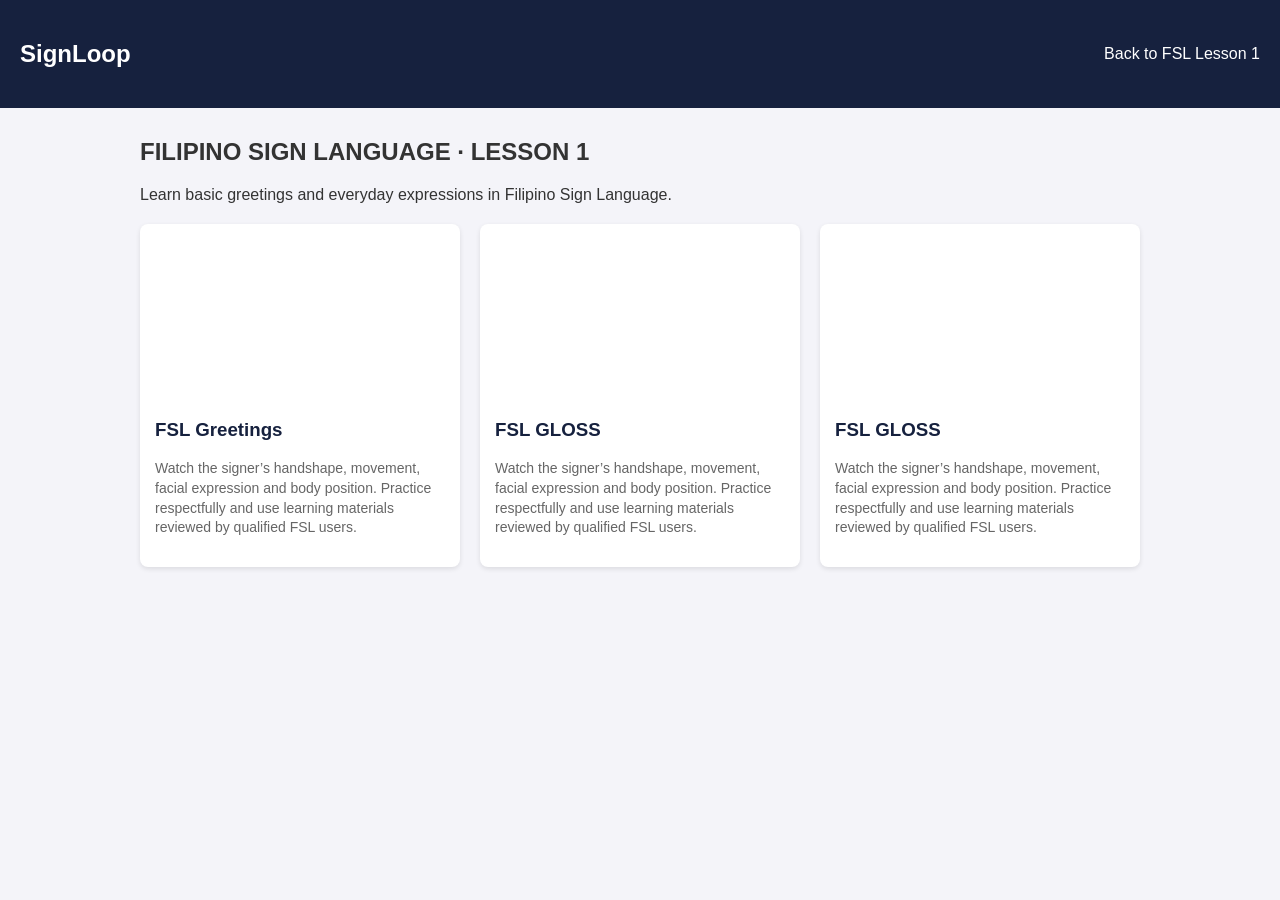
==== lesson_01.html @ 594157d4 "Update lesson_01.html" ====
<!DOCTYPE html>
<html lang="en">
<head>
    <meta charset="UTF-8">
    <meta name="viewport" content="width=device-width, initial-scale=1.0">
    <title>Lesson Video Gallery</title>
    <style>
        body { font-family: Arial, sans-serif; margin: 0; background: #f4f4f9; color: #333; }
        header { background: #16213E; color: white; padding: 20px; display: flex; justify-content: space-between; align-items: center; }
        header a { color: white; text-decoration: none; margin-left: 15px; }
        .container { max-width: 1000px; margin: 30px auto; padding: 0 20px; }
        .gallery { display: grid; grid-template-columns: repeat(auto-fit, minmax(300px, 1fr)); gap: 20px; }
        .card { background: white; border-radius: 8px; box-shadow: 0 2px 5px rgba(0,0,0,0.1); overflow: hidden; display: flex; flex-direction: column; }
        .video-container { position: relative; width: 100%; padding-bottom: 56.25%; /* 16:9 Aspect Ratio */ }
        .video-container iframe { position: absolute; top: 0; left: 0; width: 100%; height: 100%; border: none; }
        .card-content { padding: 15px; flex-grow: 1; display: flex; flex-direction: column; justify-content: space-between; }
        .card-content h3 { margin-top: 0; color: #16213E; }
        .card-content p { font-size: 14px; color: #666; line-height: 1.4; }
        .nav-links { margin-bottom: 20px; }
    </style>
</head>
<body>

    <header>
        <h2>SignLoop</h2>
        <div>
            <a href="index.html#learn">Back to FSL Lesson 1</a>
        </div>
    </header>

    <div class="container">
        <h2>FILIPINO SIGN LANGUAGE · LESSON 1</h2>
        <p class="nav-links">Learn basic greetings and everyday expressions in Filipino Sign Language.</p>

        <!-- Gallery Grid -->
        <div class="gallery">
            
            <!-- Lesson 1 -->
            <div class="card">
                <div class="video-container">
                    <iframe src="https://www.youtube.com/watch?v=O8c9kzps5uU" allowfullscreen></iframe>
                </div>
                <div class="card-content">
                    <div>
                        <h3>FSL Greetings</h3>
                        <p>Watch the signer’s handshape, movement, facial expression and body position. Practice respectfully and use learning materials reviewed by qualified FSL users.</p>
                    </div>
                </div>
            </div>

            <!-- Lesson 2 -->
            <div class="card">
                <div class="video-container">
                    <iframe src="https://www.youtube.com/embed/dQw4w9WgXcQ" allowfullscreen></iframe>
                </div>
                <div class="card-content">
                    <div>
                        <h3>FSL GLOSS</h3>
                        <p>Watch the signer’s handshape, movement, facial expression and body position. Practice respectfully and use learning materials reviewed by qualified FSL users.</p>
                    </div>
                </div>
            </div>

            <!-- Lesson 3 -->
            <div class="card">
                <div class="video-container">
                    <iframe src="https://www.youtube.com/embed/dQw4w9WgXcQ" allowfullscreen></iframe>
                </div>
                <div class="card-content">
                    <div>
                        <h3>FSL GLOSS</h3>
                        <p>Watch the signer’s handshape, movement, facial expression and body position. Practice respectfully and use learning materials reviewed by qualified FSL users.</p>
                    </div>
                </div>
            </div>

        </div>
    </div>

</body>
</html>
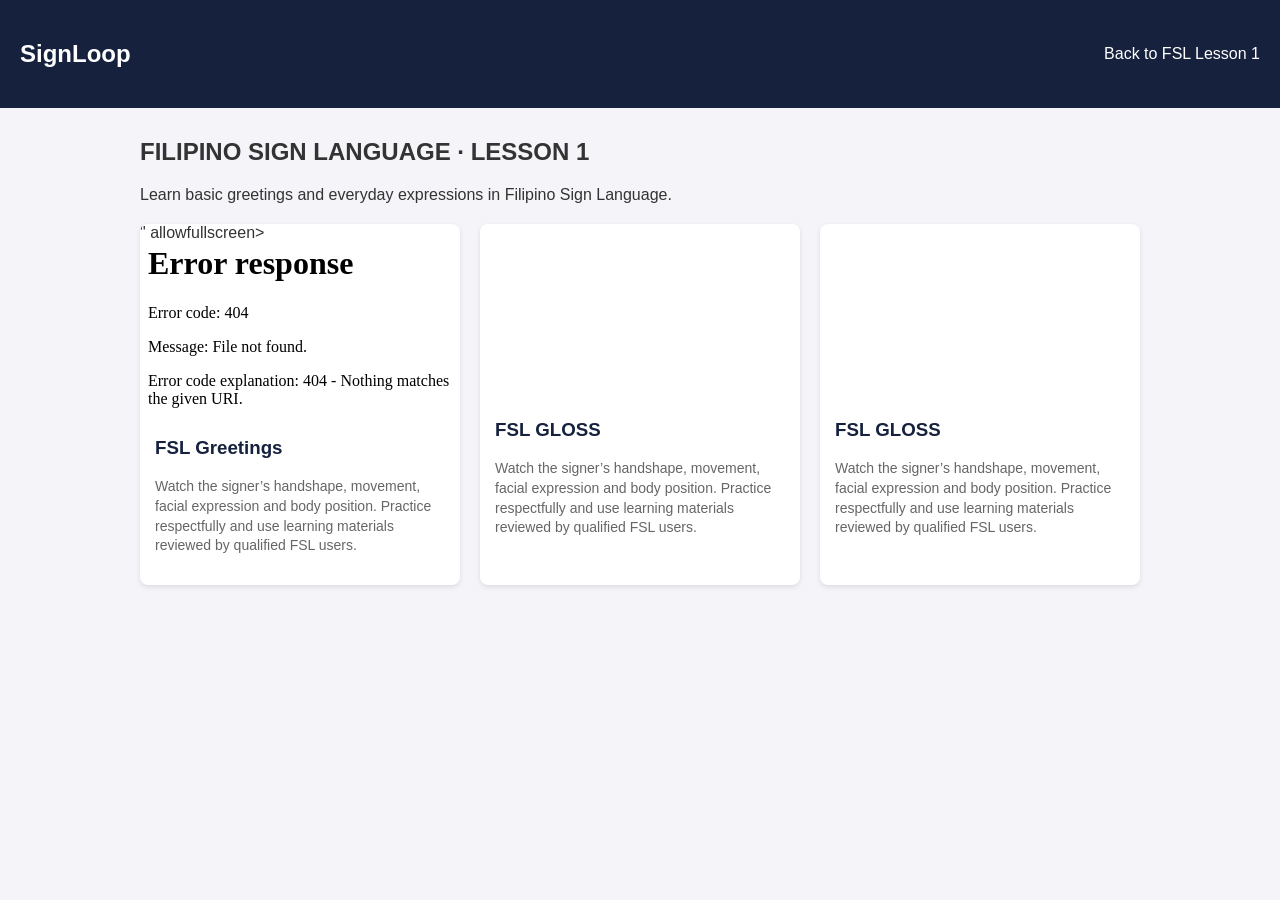
==== commit 4aec7393: "Update lesson_01.html" ====
--- a/lesson_01.html
+++ b/lesson_01.html
@@ -38,7 +38,7 @@
             <!-- Lesson 1 -->
             <div class="card">
                 <div class="video-container">
-                    <iframe src="https://www.youtube.com/watch?v=O8c9kzps5uU" allowfullscreen></iframe>
+                    <iframe src="<iframe width="560" height="315" src="https://www.youtube.com/embed/O8c9kzps5uU?si=k2mdpAUbSrXa25xy" title="YouTube video player" frameborder="0" allow="accelerometer; autoplay; clipboard-write; encrypted-media; gyroscope; picture-in-picture; web-share" referrerpolicy="strict-origin-when-cross-origin" allowfullscreen></iframe>" allowfullscreen></iframe>
                 </div>
                 <div class="card-content">
                     <div>
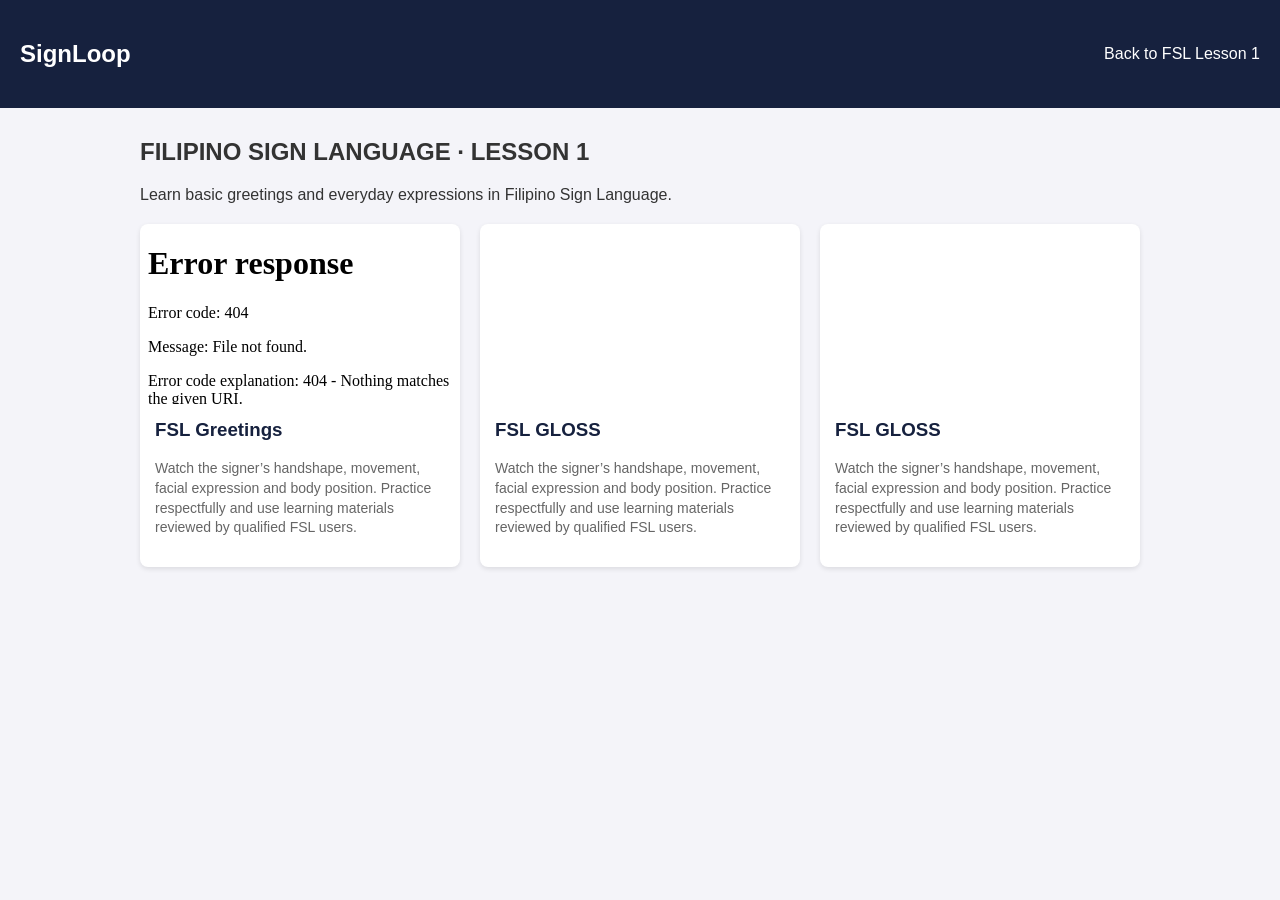
==== commit 9cbec8ca: "Update lesson_01.html" ====
--- a/lesson_01.html
+++ b/lesson_01.html
@@ -38,7 +38,7 @@
             <!-- Lesson 1 -->
             <div class="card">
                 <div class="video-container">
-                    <iframe src="<iframe width="560" height="315" src="https://www.youtube.com/embed/O8c9kzps5uU?si=k2mdpAUbSrXa25xy" title="YouTube video player" frameborder="0" allow="accelerometer; autoplay; clipboard-write; encrypted-media; gyroscope; picture-in-picture; web-share" referrerpolicy="strict-origin-when-cross-origin" allowfullscreen></iframe>" allowfullscreen></iframe>
+                   <iframe src=<iframe width="560" height="315" src="https://www.youtube.com/embed/O8c9kzps5uU?si=k2mdpAUbSrXa25xy" title="YouTube video player" frameborder="0" allow="accelerometer; autoplay; clipboard-write; encrypted-media; gyroscope; picture-in-picture; web-share" referrerpolicy="strict-origin-when-cross-origin" allowfullscreen></iframe>
                 </div>
                 <div class="card-content">
                     <div>
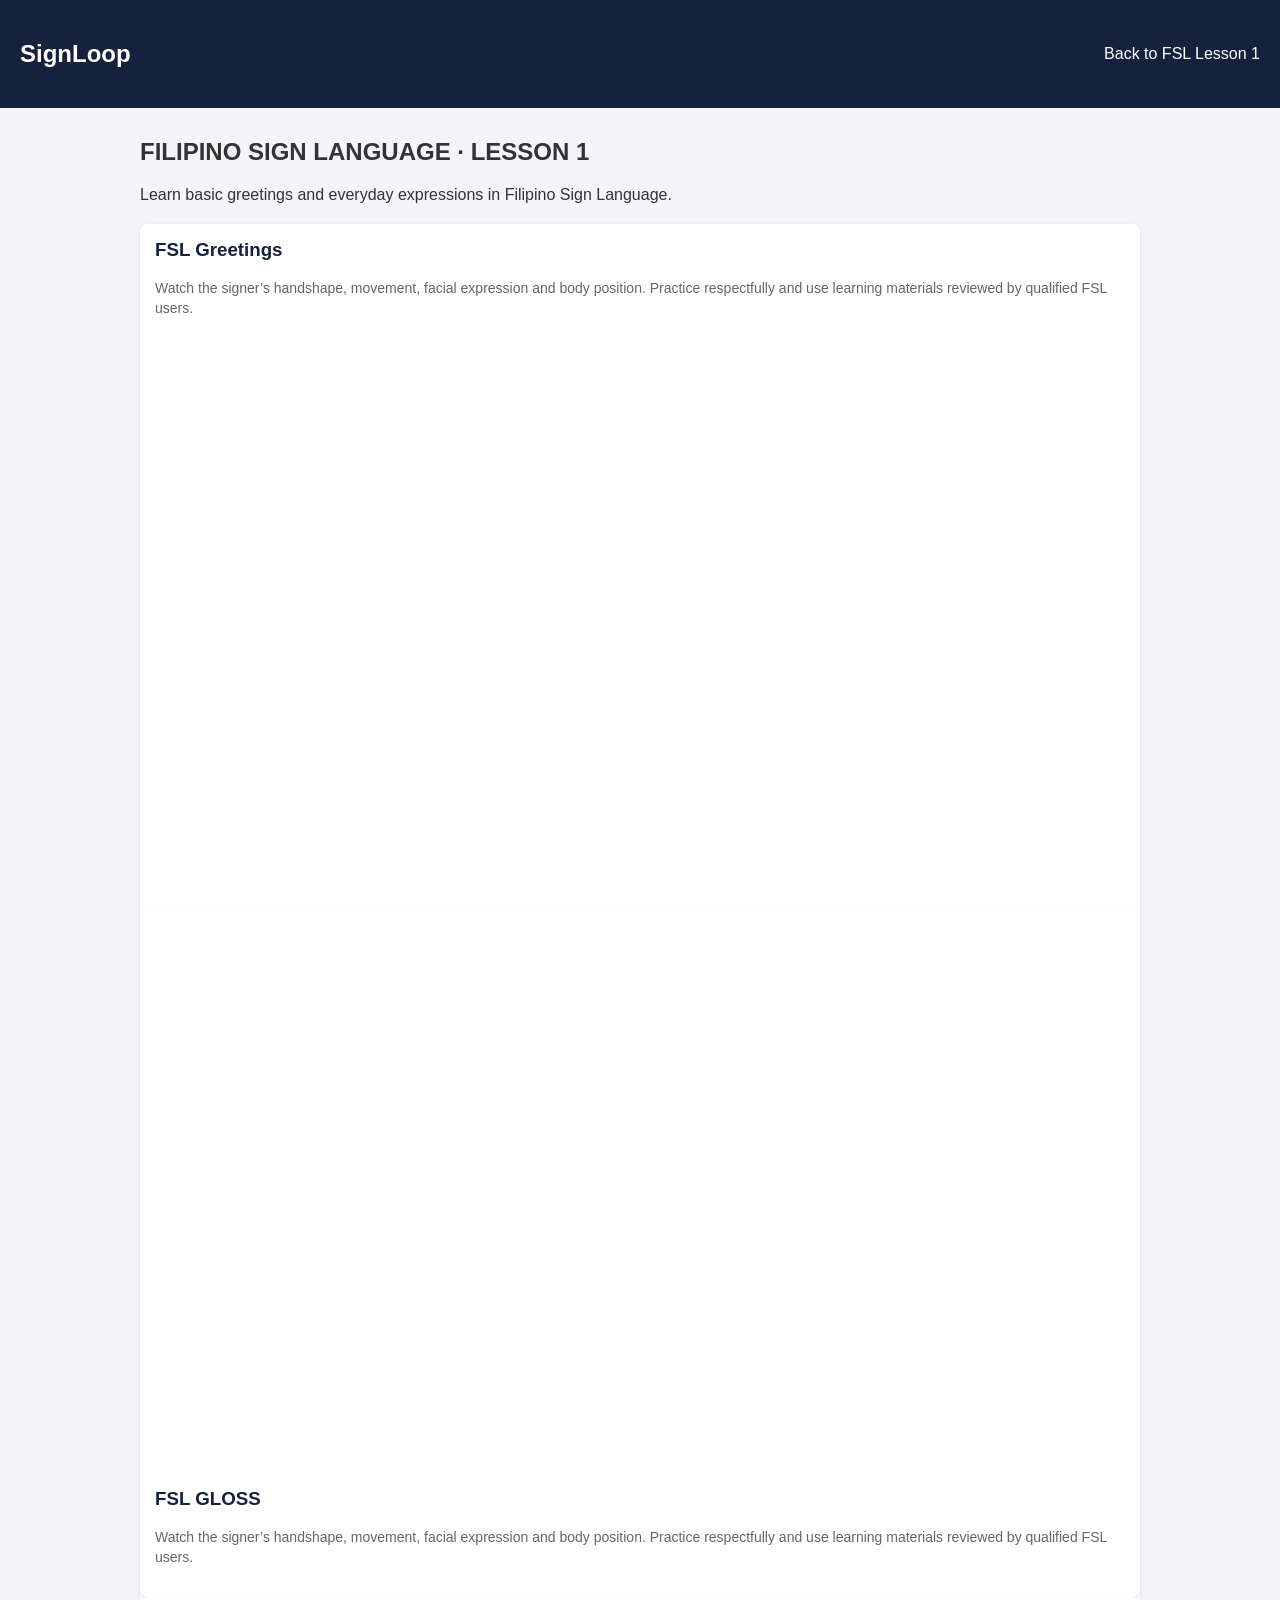
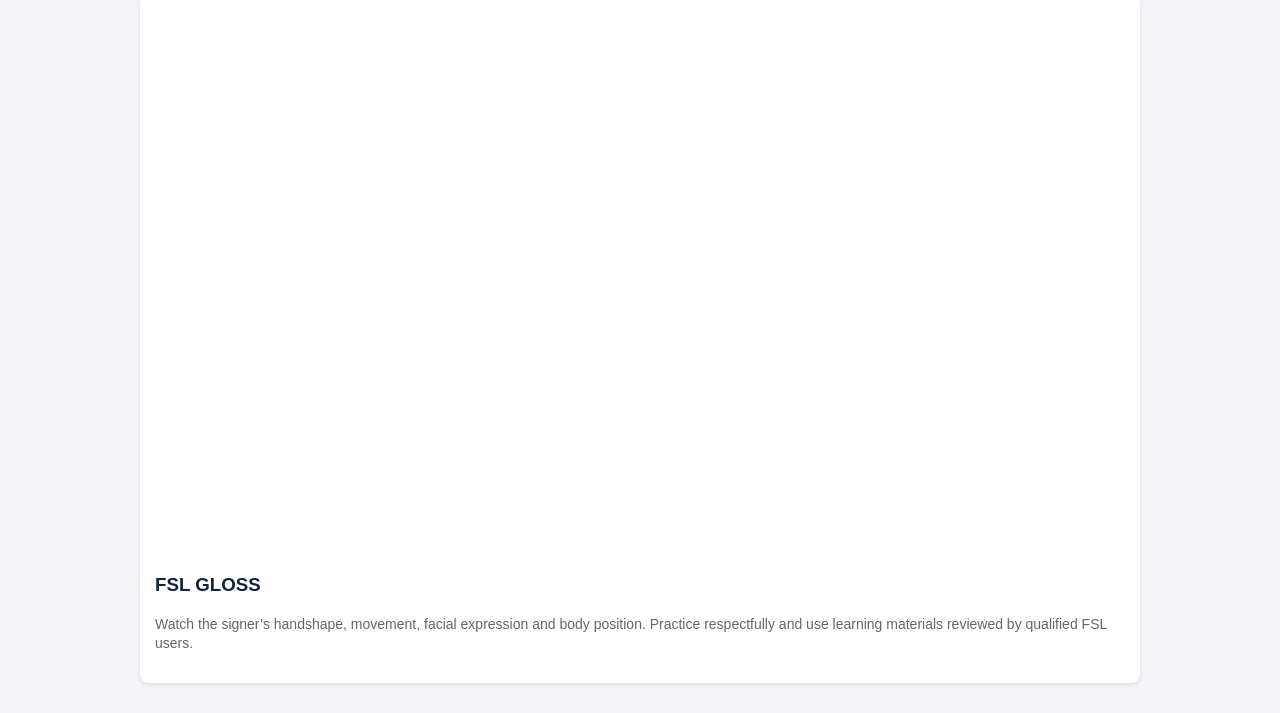
==== commit 61aa461b: "Update video embedding to a direct link Replaced iframe with a link to the YouTube video." ====
--- a/lesson_01.html
+++ b/lesson_01.html
@@ -38,8 +38,8 @@
             <!-- Lesson 1 -->
             <div class="card">
                 <div class="video-container">
-                   <iframe src=<iframe width="560" height="315" src="https://www.youtube.com/embed/O8c9kzps5uU?si=k2mdpAUbSrXa25xy" title="YouTube video player" frameborder="0" allow="accelerometer; autoplay; clipboard-write; encrypted-media; gyroscope; picture-in-picture; web-share" referrerpolicy="strict-origin-when-cross-origin" allowfullscreen></iframe>
-                </div>
+                   <href="https://youtu.be/O8c9kzps5uU?si=6_JrJR5iPYfioIkg">
+
                 <div class="card-content">
                     <div>
                         <h3>FSL Greetings</h3>
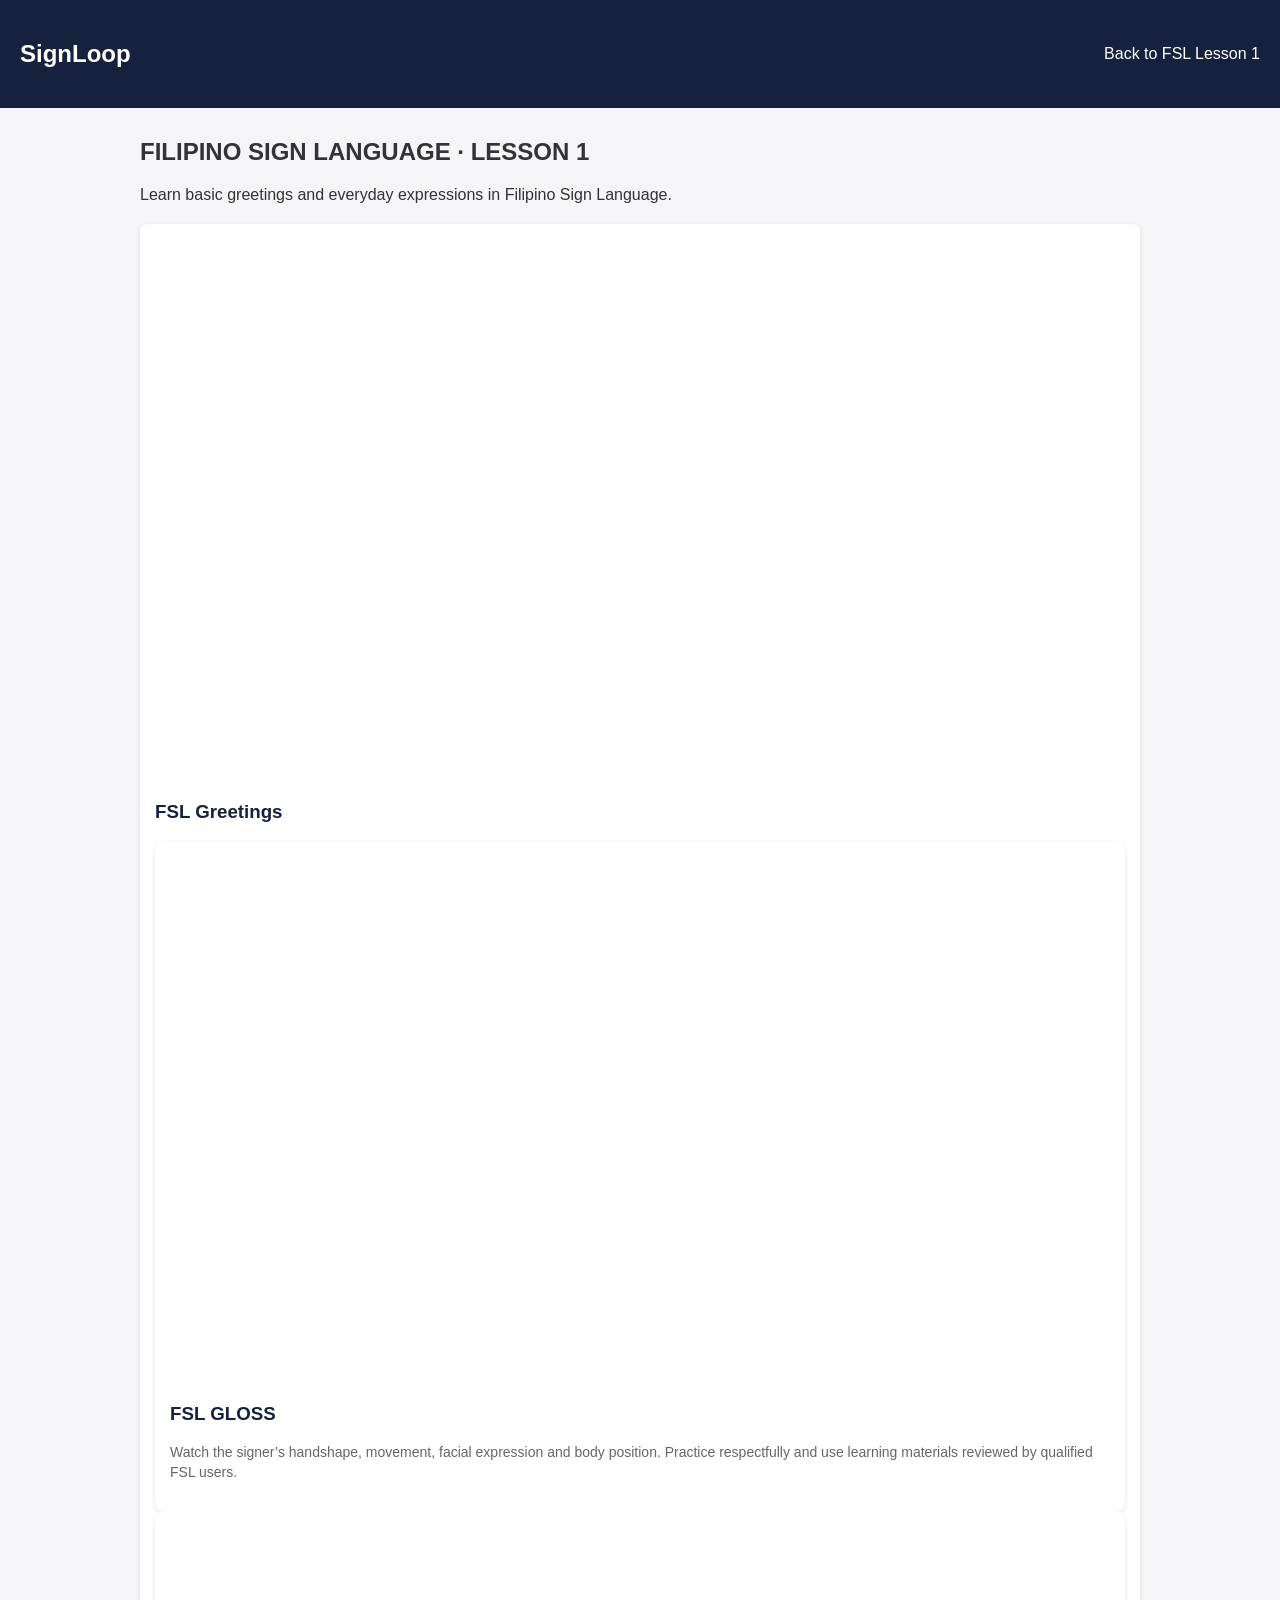
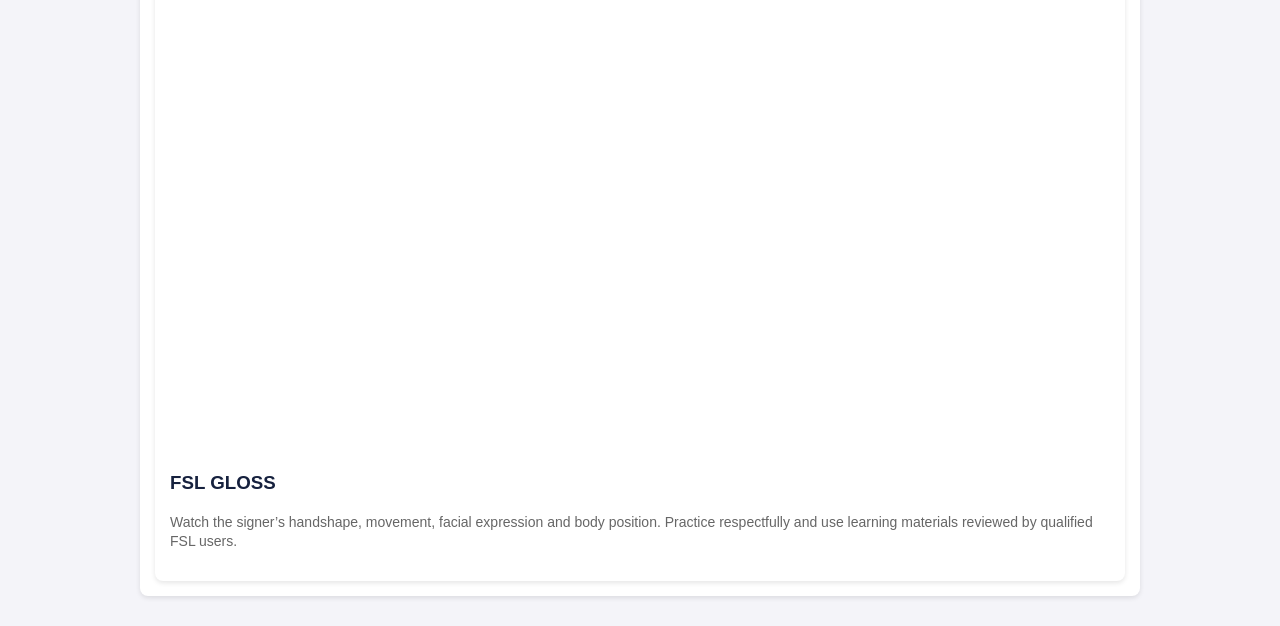
==== commit 88ab6e4e: "Update lesson_01.html" ====
--- a/lesson_01.html
+++ b/lesson_01.html
@@ -35,18 +35,22 @@
         <!-- Gallery Grid -->
         <div class="gallery">
             
-            <!-- Lesson 1 -->
-            <div class="card">
-                <div class="video-container">
-                   <href="https://youtu.be/O8c9kzps5uU?si=6_JrJR5iPYfioIkg">
+           <!-- Lesson 1 -->
+<div class="card">
+    <div class="video-container">
+        <iframe 
+            src="https://www.youtube.com/embed/O8c9kzps5uU" 
+            title="FSL Greetings" 
+            frameborder="0" 
+            allow="accelerometer; autoplay; clipboard-write; encrypted-media; gyroscope; picture-in-picture; web-share" 
+            referrerpolicy="strict-origin-when-cross-origin" 
+            allowfullscreen>
+        </iframe>
+    </div>
 
-                <div class="card-content">
-                    <div>
-                        <h3>FSL Greetings</h3>
-                        <p>Watch the signer’s handshape, movement, facial expression and body position. Practice respectfully and use learning materials reviewed by qualified FSL users.</p>
-                    </div>
-                </div>
-            </div>
+    <div class="card-content">
+        <div>
+            <h3>FSL Greetings</h3>
 
             <!-- Lesson 2 -->
             <div class="card">
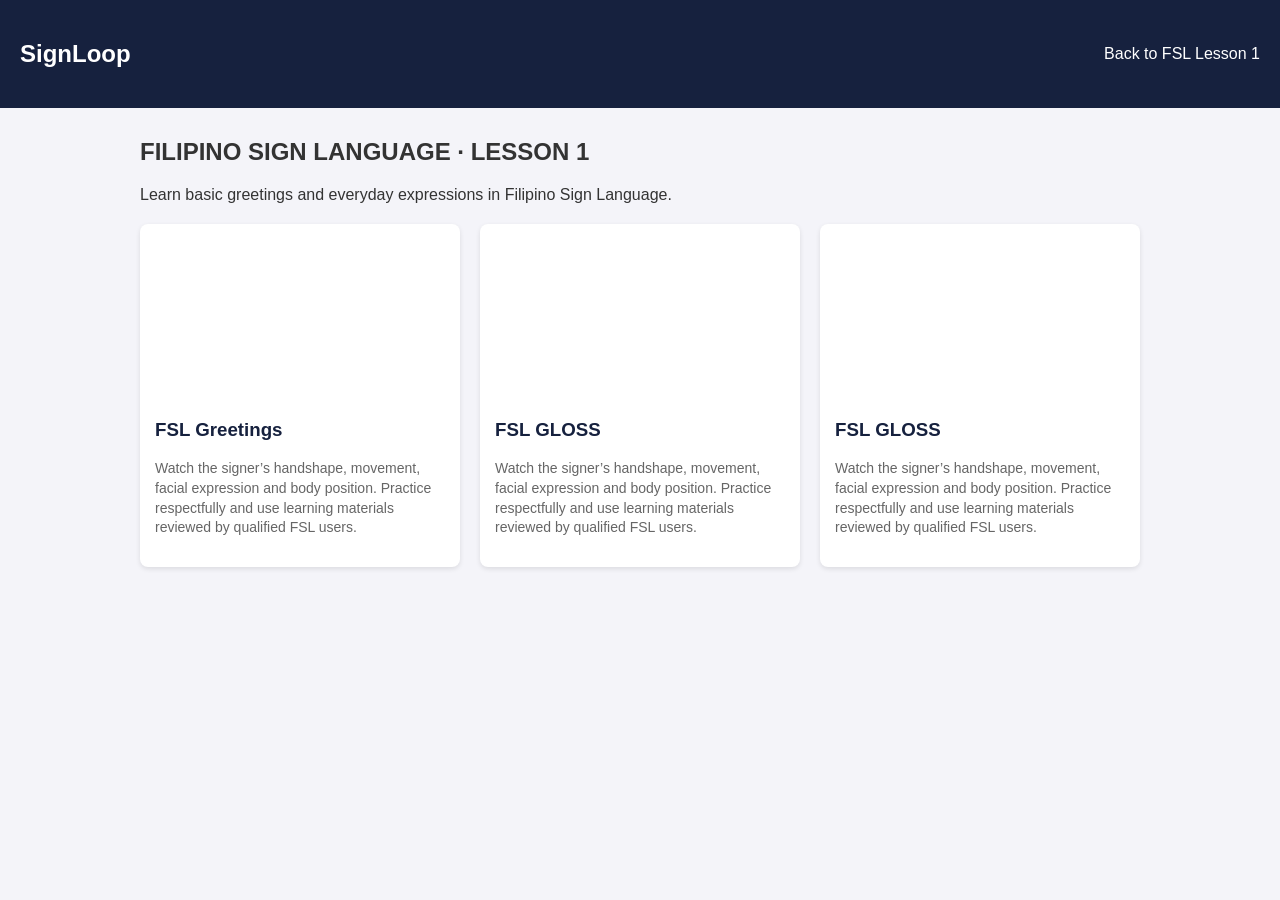
==== commit f5e8c061: "Update lesson_01.html" ====
--- a/lesson_01.html
+++ b/lesson_01.html
@@ -40,17 +40,18 @@
     <div class="video-container">
         <iframe 
             src="https://www.youtube.com/embed/O8c9kzps5uU" 
-            title="FSL Greetings" 
-            frameborder="0" 
-            allow="accelerometer; autoplay; clipboard-write; encrypted-media; gyroscope; picture-in-picture; web-share" 
-            referrerpolicy="strict-origin-when-cross-origin" 
+            title="FSL Greetings Video"
+            allow="accelerometer; autoplay; clipboard-write; encrypted-media; gyroscope; picture-in-picture" 
             allowfullscreen>
         </iframe>
     </div>
-
     <div class="card-content">
         <div>
             <h3>FSL Greetings</h3>
+            <p>Watch the signer’s handshape, movement, facial expression and body position. Practice respectfully and use learning materials reviewed by qualified FSL users.</p>
+        </div>
+    </div>
+</div>
 
             <!-- Lesson 2 -->
             <div class="card">
